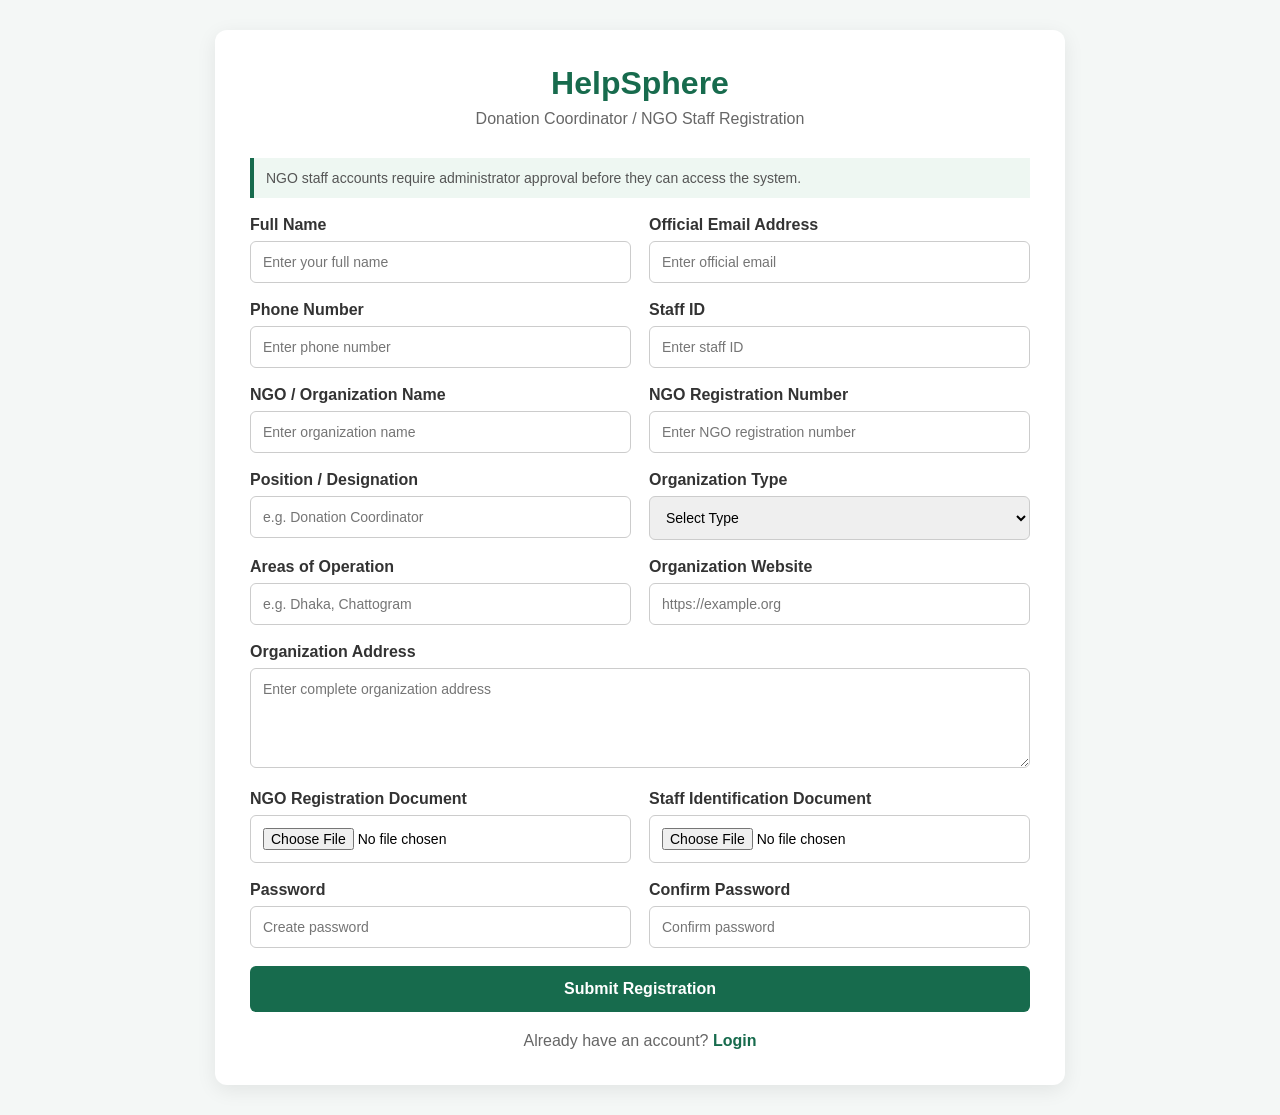
==== ngo-staff-registration.html @ 55c38096 "NGO-Staff Registraion Created a registration page for NGO-staff users." ====
<!DOCTYPE html>
<html lang="en">
<head>
    <meta charset="UTF-8">
    <meta name="viewport" content="width=device-width, initial-scale=1.0">
    <title>HelpSphere - NGO Staff Registration</title>

    <style>
        * {
            box-sizing: border-box;
            margin: 0;
            padding: 0;
            font-family: Arial, sans-serif;
        }

        body {
            background: #f4f7f6;
            display: flex;
            justify-content: center;
            align-items: center;
            min-height: 100vh;
            padding: 30px;
        }

        .container {
            width: 100%;
            max-width: 850px;
            background: white;
            padding: 35px;
            border-radius: 12px;
            box-shadow: 0 5px 20px rgba(0, 0, 0, 0.08);
        }

        .header {
            text-align: center;
            margin-bottom: 30px;
        }

        .header h1 {
            color: #176b4d;
            margin-bottom: 8px;
        }

        .header p {
            color: #666;
        }

        form {
            display: grid;
            grid-template-columns: repeat(2, 1fr);
            gap: 18px;
        }

        .full {
            grid-column: 1 / -1;
        }

        label {
            display: block;
            margin-bottom: 7px;
            font-weight: bold;
            color: #333;
        }

        input,
        select,
        textarea {
            width: 100%;
            padding: 12px;
            border: 1px solid #ccc;
            border-radius: 6px;
            font-size: 14px;
        }

        textarea {
            resize: vertical;
            min-height: 100px;
        }

        input:focus,
        select:focus,
        textarea:focus {
            outline: none;
            border-color: #176b4d;
        }

        .register-btn {
            grid-column: 1 / -1;
            background: #176b4d;
            color: white;
            border: none;
            padding: 14px;
            border-radius: 6px;
            font-size: 16px;
            font-weight: bold;
            cursor: pointer;
        }

        .register-btn:hover {
            background: #11533b;
        }

        .notice {
            grid-column: 1 / -1;
            background: #eef7f2;
            border-left: 4px solid #176b4d;
            padding: 12px;
            color: #555;
            font-size: 14px;
        }

        .login {
            text-align: center;
            margin-top: 20px;
            color: #666;
        }

        .login a {
            color: #176b4d;
            text-decoration: none;
            font-weight: bold;
        }

        @media (max-width: 650px) {
            form {
                grid-template-columns: 1fr;
            }

            .full,
            .register-btn,
            .notice {
                grid-column: auto;
            }
        }
    </style>
</head>

<body>

<div class="container">

    <div class="header">
        <h1>HelpSphere</h1>
        <p>Donation Coordinator / NGO Staff Registration</p>
    </div>

    <form>

        <div class="notice">
            NGO staff accounts require administrator approval before they can access the system.
        </div>

        <div>
            <label>Full Name</label>
            <input type="text" placeholder="Enter your full name" required>
        </div>

        <div>
            <label>Official Email Address</label>
            <input type="email" placeholder="Enter official email" required>
        </div>

        <div>
            <label>Phone Number</label>
            <input type="tel" placeholder="Enter phone number" required>
        </div>

        <div>
            <label>Staff ID</label>
            <input type="text" placeholder="Enter staff ID" required>
        </div>

        <div>
            <label>NGO / Organization Name</label>
            <input type="text" placeholder="Enter organization name" required>
        </div>

        <div>
            <label>NGO Registration Number</label>
            <input type="text" placeholder="Enter NGO registration number" required>
        </div>

        <div>
            <label>Position / Designation</label>
            <input type="text" placeholder="e.g. Donation Coordinator" required>
        </div>

        <div>
            <label>Organization Type</label>
            <select required>
                <option value="">Select Type</option>
                <option>Non-Governmental Organization</option>
                <option>Charity Organization</option>
                <option>Non-Profit Organization</option>
                <option>Community Organization</option>
                <option>Relief Organization</option>
            </select>
        </div>

        <div>
            <label>Areas of Operation</label>
            <input type="text" placeholder="e.g. Dhaka, Chattogram" required>
        </div>

        <div>
            <label>Organization Website</label>
            <input type="url" placeholder="https://example.org">
        </div>

        <div class="full">
            <label>Organization Address</label>
            <textarea placeholder="Enter complete organization address" required></textarea>
        </div>

        <div>
            <label>NGO Registration Document</label>
            <input type="file" required>
        </div>

        <div>
            <label>Staff Identification Document</label>
            <input type="file" required>
        </div>

        <div>
            <label>Password</label>
            <input type="password" placeholder="Create password" required>
        </div>

        <div>
            <label>Confirm Password</label>
            <input type="password" placeholder="Confirm password" required>
        </div>

        <button type="submit" class="register-btn">
            Submit Registration
        </button>

    </form>

    <div class="login">
        Already have an account?
        <a href="#">Login</a>
    </div>

</div>

</body>
</html>
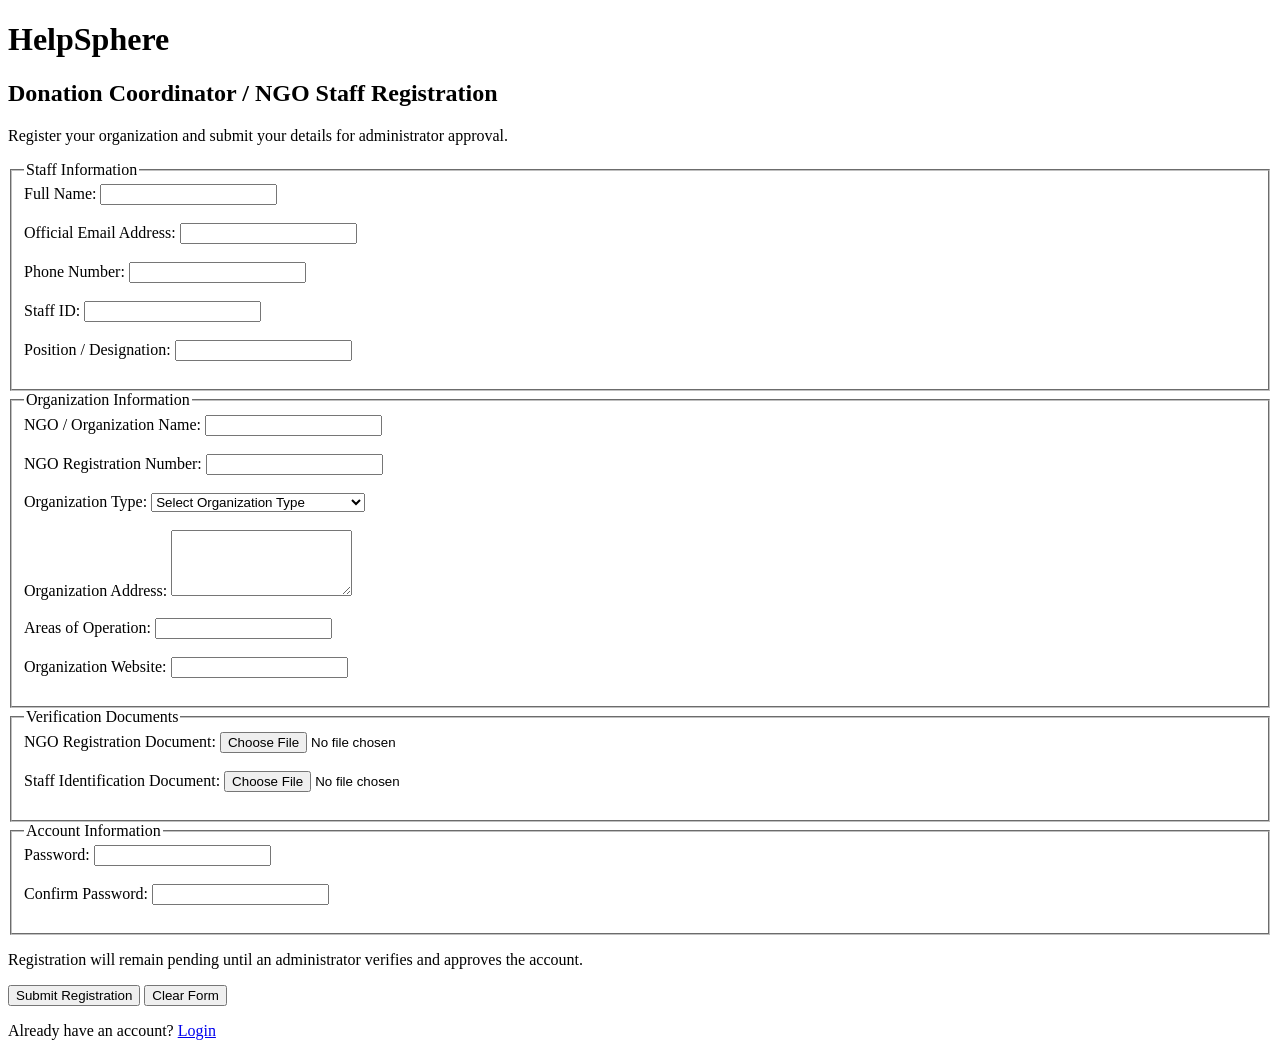
==== commit cedb2595: "ngo-staff-registration.html Added ngo-staff-registration.html file" ====
--- a/ngo-staff-registration.html
+++ b/ngo-staff-registration.html
@@ -4,246 +4,106 @@
     <meta charset="UTF-8">
     <meta name="viewport" content="width=device-width, initial-scale=1.0">
     <title>HelpSphere - NGO Staff Registration</title>
-
-    <style>
-        * {
-            box-sizing: border-box;
-            margin: 0;
-            padding: 0;
-            font-family: Arial, sans-serif;
-        }
-
-        body {
-            background: #f4f7f6;
-            display: flex;
-            justify-content: center;
-            align-items: center;
-            min-height: 100vh;
-            padding: 30px;
-        }
-
-        .container {
-            width: 100%;
-            max-width: 850px;
-            background: white;
-            padding: 35px;
-            border-radius: 12px;
-            box-shadow: 0 5px 20px rgba(0, 0, 0, 0.08);
-        }
-
-        .header {
-            text-align: center;
-            margin-bottom: 30px;
-        }
-
-        .header h1 {
-            color: #176b4d;
-            margin-bottom: 8px;
-        }
-
-        .header p {
-            color: #666;
-        }
-
-        form {
-            display: grid;
-            grid-template-columns: repeat(2, 1fr);
-            gap: 18px;
-        }
-
-        .full {
-            grid-column: 1 / -1;
-        }
-
-        label {
-            display: block;
-            margin-bottom: 7px;
-            font-weight: bold;
-            color: #333;
-        }
-
-        input,
-        select,
-        textarea {
-            width: 100%;
-            padding: 12px;
-            border: 1px solid #ccc;
-            border-radius: 6px;
-            font-size: 14px;
-        }
-
-        textarea {
-            resize: vertical;
-            min-height: 100px;
-        }
-
-        input:focus,
-        select:focus,
-        textarea:focus {
-            outline: none;
-            border-color: #176b4d;
-        }
-
-        .register-btn {
-            grid-column: 1 / -1;
-            background: #176b4d;
-            color: white;
-            border: none;
-            padding: 14px;
-            border-radius: 6px;
-            font-size: 16px;
-            font-weight: bold;
-            cursor: pointer;
-        }
-
-        .register-btn:hover {
-            background: #11533b;
-        }
-
-        .notice {
-            grid-column: 1 / -1;
-            background: #eef7f2;
-            border-left: 4px solid #176b4d;
-            padding: 12px;
-            color: #555;
-            font-size: 14px;
-        }
-
-        .login {
-            text-align: center;
-            margin-top: 20px;
-            color: #666;
-        }
-
-        .login a {
-            color: #176b4d;
-            text-decoration: none;
-            font-weight: bold;
-        }
-
-        @media (max-width: 650px) {
-            form {
-                grid-template-columns: 1fr;
-            }
-
-            .full,
-            .register-btn,
-            .notice {
-                grid-column: auto;
-            }
-        }
-    </style>
 </head>
-
 <body>
 
-<div class="container">
+    <h1>HelpSphere</h1>
+    <h2>Donation Coordinator / NGO Staff Registration</h2>
+    <p>Register your organization and submit your details for administrator approval.</p>
 
-    <div class="header">
-        <h1>HelpSphere</h1>
-        <p>Donation Coordinator / NGO Staff Registration</p>
-    </div>
+    <form action="#" method="post" enctype="multipart/form-data">
 
-    <form>
+        <fieldset>
+            <legend>Staff Information</legend>
 
-        <div class="notice">
-            NGO staff accounts require administrator approval before they can access the system.
-        </div>
+            <label for="full-name">Full Name:</label>
+            <input type="text" id="full-name" name="full_name" required>
+            <br><br>
 
-        <div>
-            <label>Full Name</label>
-            <input type="text" placeholder="Enter your full name" required>
-        </div>
+            <label for="email">Official Email Address:</label>
+            <input type="email" id="email" name="official_email" required>
+            <br><br>
 
-        <div>
-            <label>Official Email Address</label>
-            <input type="email" placeholder="Enter official email" required>
-        </div>
+            <label for="phone">Phone Number:</label>
+            <input type="tel" id="phone" name="phone" required>
+            <br><br>
 
-        <div>
-            <label>Phone Number</label>
-            <input type="tel" placeholder="Enter phone number" required>
-        </div>
+            <label for="staff-id">Staff ID:</label>
+            <input type="text" id="staff-id" name="staff_id" required>
+            <br><br>
 
-        <div>
-            <label>Staff ID</label>
-            <input type="text" placeholder="Enter staff ID" required>
-        </div>
+            <label for="designation">Position / Designation:</label>
+            <input type="text" id="designation" name="designation" required>
+            <br><br>
+        </fieldset>
 
-        <div>
-            <label>NGO / Organization Name</label>
-            <input type="text" placeholder="Enter organization name" required>
-        </div>
+        <fieldset>
+            <legend>Organization Information</legend>
 
-        <div>
-            <label>NGO Registration Number</label>
-            <input type="text" placeholder="Enter NGO registration number" required>
-        </div>
+            <label for="organization">NGO / Organization Name:</label>
+            <input type="text" id="organization" name="organization_name" required>
+            <br><br>
 
-        <div>
-            <label>Position / Designation</label>
-            <input type="text" placeholder="e.g. Donation Coordinator" required>
-        </div>
+            <label for="registration-number">NGO Registration Number:</label>
+            <input type="text" id="registration-number" name="ngo_registration_number" required>
+            <br><br>
 
-        <div>
-            <label>Organization Type</label>
-            <select required>
-                <option value="">Select Type</option>
-                <option>Non-Governmental Organization</option>
-                <option>Charity Organization</option>
-                <option>Non-Profit Organization</option>
-                <option>Community Organization</option>
-                <option>Relief Organization</option>
+            <label for="organization-type">Organization Type:</label>
+            <select id="organization-type" name="organization_type" required>
+                <option value="">Select Organization Type</option>
+                <option value="ngo">Non-Governmental Organization</option>
+                <option value="charity">Charity Organization</option>
+                <option value="nonprofit">Non-Profit Organization</option>
+                <option value="community">Community Organization</option>
+                <option value="relief">Relief Organization</option>
             </select>
-        </div>
+            <br><br>
 
-        <div>
-            <label>Areas of Operation</label>
-            <input type="text" placeholder="e.g. Dhaka, Chattogram" required>
-        </div>
+            <label for="address">Organization Address:</label>
+            <textarea id="address" name="organization_address" rows="4" required></textarea>
+            <br><br>
 
-        <div>
-            <label>Organization Website</label>
-            <input type="url" placeholder="https://example.org">
-        </div>
+            <label for="areas">Areas of Operation:</label>
+            <input type="text" id="areas" name="areas_of_operation" required>
+            <br><br>
 
-        <div class="full">
-            <label>Organization Address</label>
-            <textarea placeholder="Enter complete organization address" required></textarea>
-        </div>
+            <label for="website">Organization Website:</label>
+            <input type="url" id="website" name="organization_website">
+            <br><br>
+        </fieldset>
 
-        <div>
-            <label>NGO Registration Document</label>
-            <input type="file" required>
-        </div>
+        <fieldset>
+            <legend>Verification Documents</legend>
 
-        <div>
-            <label>Staff Identification Document</label>
-            <input type="file" required>
-        </div>
+            <label for="ngo-document">NGO Registration Document:</label>
+            <input type="file" id="ngo-document" name="ngo_document" accept=".pdf,.jpg,.jpeg,.png" required>
+            <br><br>
 
-        <div>
-            <label>Password</label>
-            <input type="password" placeholder="Create password" required>
-        </div>
+            <label for="staff-document">Staff Identification Document:</label>
+            <input type="file" id="staff-document" name="staff_document" accept=".pdf,.jpg,.jpeg,.png" required>
+            <br><br>
+        </fieldset>
 
-        <div>
-            <label>Confirm Password</label>
-            <input type="password" placeholder="Confirm password" required>
-        </div>
+        <fieldset>
+            <legend>Account Information</legend>
 
-        <button type="submit" class="register-btn">
-            Submit Registration
-        </button>
+            <label for="password">Password:</label>
+            <input type="password" id="password" name="password" required>
+            <br><br>
+
+            <label for="confirm-password">Confirm Password:</label>
+            <input type="password" id="confirm-password" name="confirm_password" required>
+            <br><br>
+        </fieldset>
+
+        <p>Registration will remain pending until an administrator verifies and approves the account.</p>
+
+        <button type="submit">Submit Registration</button>
+        <button type="reset">Clear Form</button>
 
     </form>
 
-    <div class="login">
-        Already have an account?
-        <a href="#">Login</a>
-    </div>
-
-</div>
+    <p>Already have an account? <a href="login.html">Login</a></p>
 
 </body>
 </html>
